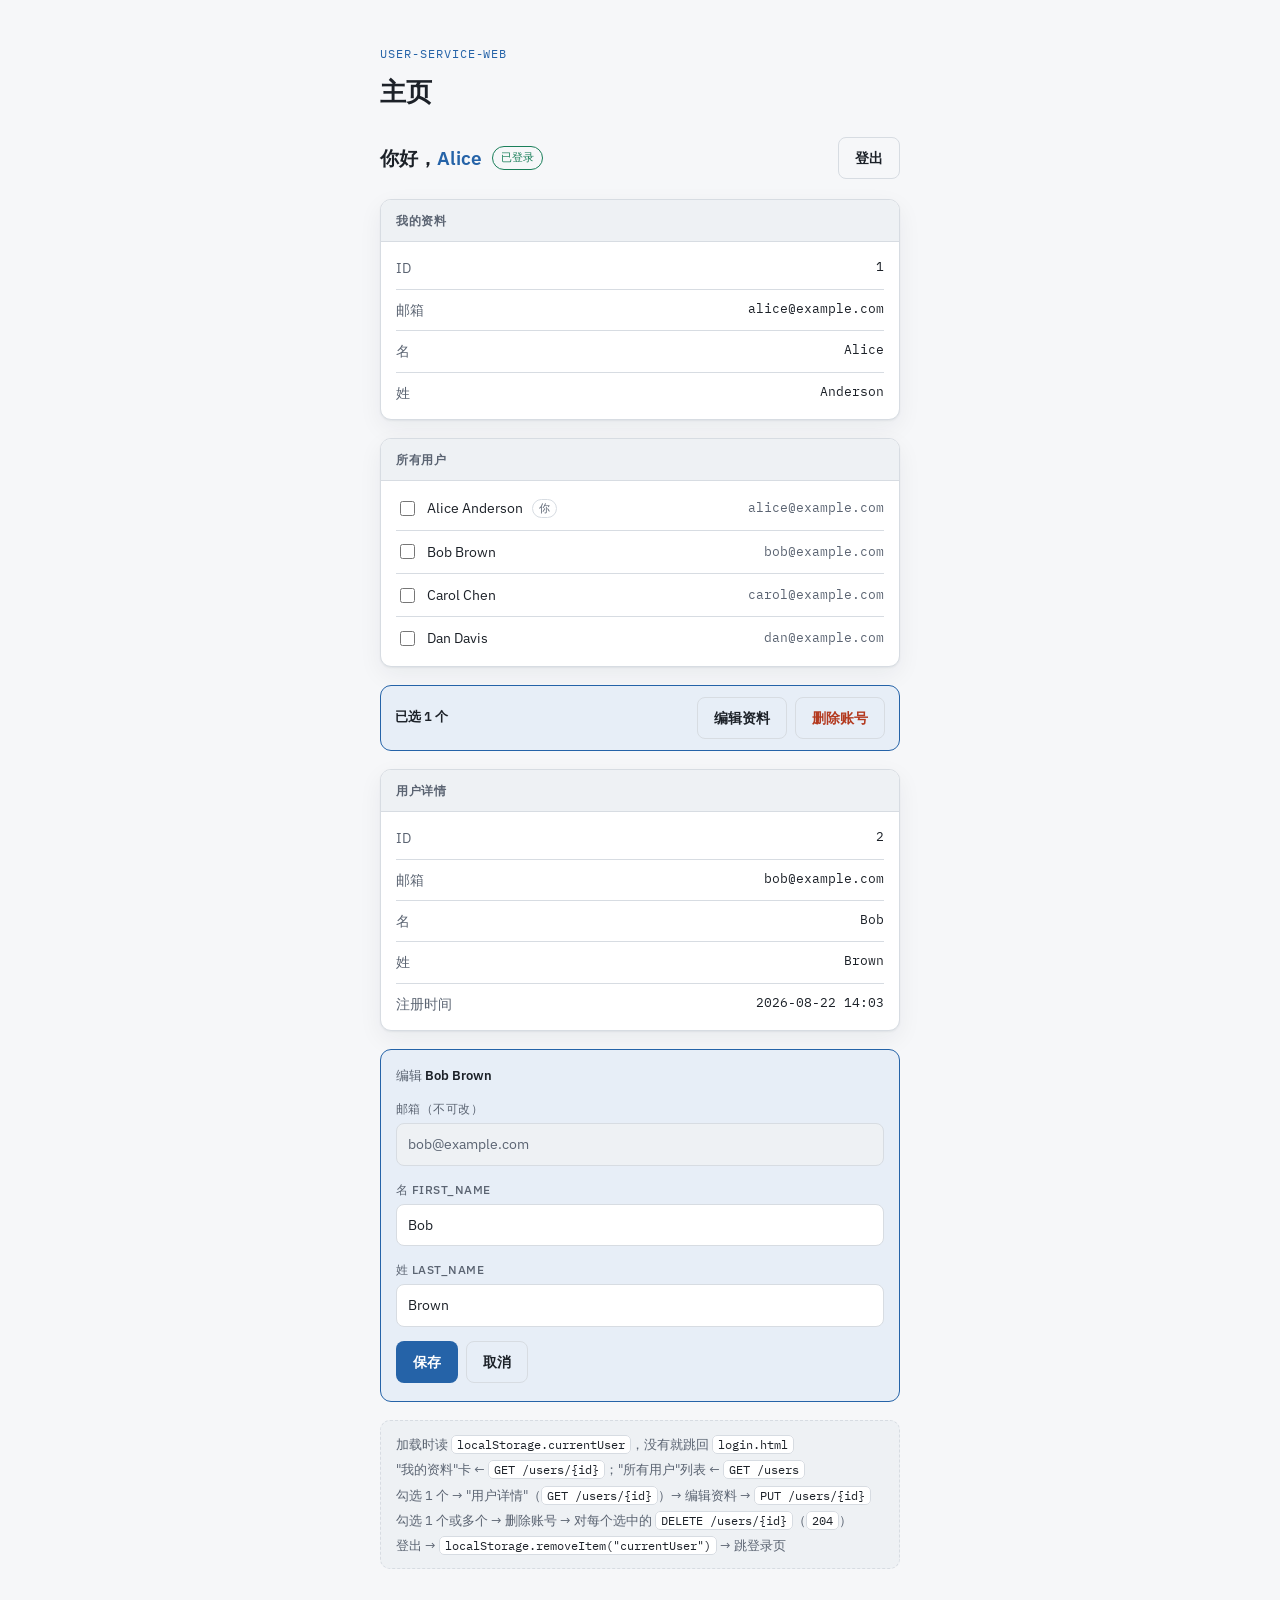
==== user-service-web/index.html @ 9004121e "feat(web): static frontend pages for user-service-web (PR-12) New independent client folder user-ser" ====
<!doctype html>
<html lang="zh-CN">
<head>
  <meta charset="utf-8">
  <meta name="viewport" content="width=device-width, initial-scale=1">
  <title>主页 · User Service</title>

  <link rel="preconnect" href="https://fonts.googleapis.com">
  <link rel="preconnect" href="https://fonts.gstatic.com" crossorigin>
  <link rel="stylesheet" href="https://fonts.googleapis.com/css2?family=IBM+Plex+Mono:wght@400;500&family=IBM+Plex+Sans:wght@400;500;600;700&display=swap">

  <link rel="stylesheet" href="style.css">
</head>
<body>
  <main class="wrap">
    <header class="page-head">
      <p class="kicker">user-service-web</p>
      <h1>主页</h1>
    </header>

    <!-- ============ 顶部问候 + 登出 ============ -->
    <div class="greet">
      <h2>你好，<span class="who">Alice</span></h2>
      <span class="tag">已登录</span>
      <!-- PR-12：<a> 跳回登录页；PR-14：换 <button>，清 localStorage 再跳 -->
      <a class="btn ghost logout" href="login.html">登出</a>
    </div>

    <!-- ============ 我的资料（当前登录用户）============ -->
    <!-- PR-13：用 GET /users/{id} 拉当前用户，填进下面这几行 -->
    <div class="panel">
      <h3>我的资料</h3>
      <div class="panel-body">
        <div class="row"><span class="k">ID</span><span class="v">1</span></div>
        <div class="row"><span class="k">邮箱</span><span class="v">alice@example.com</span></div>
        <div class="row"><span class="k">名</span><span class="v">Alice</span></div>
        <div class="row"><span class="k">姓</span><span class="v">Anderson</span></div>
      </div>
    </div>

    <!-- ============ 所有用户 ============ -->
    <!-- PR-13：用 GET /users 拉列表，循环生成下面的 <li>；每行一个 checkbox -->
    <div class="panel">
      <h3>所有用户</h3>
      <div class="panel-body">
        <ul class="users">
          <li>
            <label class="pick-wrap">
              <input type="checkbox">
              <span class="name">Alice Anderson</span>
              <span class="mine">你</span>
            </label>
            <span class="email">alice@example.com</span>
          </li>
          <li>
            <label class="pick-wrap">
              <input type="checkbox">
              <span class="name">Bob Brown</span>
            </label>
            <span class="email">bob@example.com</span>
          </li>
          <li>
            <label class="pick-wrap">
              <input type="checkbox">
              <span class="name">Carol Chen</span>
            </label>
            <span class="email">carol@example.com</span>
          </li>
          <li>
            <label class="pick-wrap">
              <input type="checkbox">
              <span class="name">Dan Davis</span>
            </label>
            <span class="email">dan@example.com</span>
          </li>
        </ul>
      </div>
    </div>

    <!-- ============ 下面这三块：勾选用户后才会出现 ============
         PR-12 阶段先都显示出来，把版式和样式排好；
         PR-13/PR-14 会用 JS 控制它们的显隐：
           - 选中 >= 1 个  → 显示"操作条"
           - 选中恰好 1 个 → 显示"用户详情"
           - 点"编辑资料"  → 显示"编辑表单"
           - 点"删除账号"  → 显示"删除确认条"
    -->

    <!-- 操作条：勾选后出现 -->
    <div class="selbar">
      <span class="selcount">已选 1 个</span>
      <div class="selbar-actions">
        <!-- 选中数 ≠ 1 时，PR-14 会给这个按钮加 disabled -->
        <button class="btn ghost" type="button">编辑资料</button>
        <button class="btn danger" type="button">删除账号</button>
      </div>
    </div>

    <!-- 用户详情：勾选恰好 1 个时出现（GET /users/{id}）-->
    <div class="panel">
      <h3>用户详情</h3>
      <div class="panel-body">
        <div class="row"><span class="k">ID</span><span class="v">2</span></div>
        <div class="row"><span class="k">邮箱</span><span class="v">bob@example.com</span></div>
        <div class="row"><span class="k">名</span><span class="v">Bob</span></div>
        <div class="row"><span class="k">姓</span><span class="v">Brown</span></div>
        <div class="row"><span class="k">注册时间</span><span class="v">2026-08-22 14:03</span></div>
      </div>
    </div>

    <!-- 编辑表单：点"编辑资料"后出现（提交 = PUT /users/{id}）-->
    <div class="edit-form">
      <p class="ef-title">编辑 <b>Bob Brown</b></p>
      <div class="field">
        <label for="edit-email">邮箱（不可改）</label>
        <input id="edit-email" type="email" value="bob@example.com" readonly>
      </div>
      <div class="field">
        <label for="edit-first">名 first_name</label>
        <input id="edit-first" type="text" value="Bob">
      </div>
      <div class="field">
        <label for="edit-last">姓 last_name</label>
        <input id="edit-last" type="text" value="Brown">
      </div>
      <div class="edit-actions">
        <button class="btn" type="button">保存</button>
        <button class="btn ghost" type="button">取消</button>
      </div>
    </div>

    <!-- 删除确认条：点"删除账号"后出现（确定 = 对每个选中的 DELETE /users/{id}）-->
    <div class="confirm" hidden>
      <span>确定要删除选中的 1 个账号吗？删除后无法恢复。</span>
      <div class="confirm-actions">
        <button class="btn danger" type="button">确定删除</button>
        <button class="btn ghost" type="button">取消</button>
      </div>
    </div>

    <!-- ============ 这一屏对应哪些后端接口（学习用备注）============ -->
    <div class="note">
      <p>加载时读 <code>localStorage.currentUser</code>，没有就跳回 <code>login.html</code></p>
      <p>"我的资料"卡 &larr; <code>GET /users/{id}</code>；"所有用户"列表 &larr; <code>GET /users</code></p>
      <p>勾选 1 个 &rarr; "用户详情"（<code>GET /users/{id}</code>）&rarr; 编辑资料 &rarr; <code>PUT /users/{id}</code></p>
      <p>勾选 1 个或多个 &rarr; 删除账号 &rarr; 对每个选中的 <code>DELETE /users/{id}</code>（<code>204</code>）</p>
      <p>登出 &rarr; <code>localStorage.removeItem("currentUser")</code> &rarr; 跳登录页</p>
    </div>
  </main>
</body>
</html>
---- user-service-web/style.css ----
/* ================================================================
   user-service-web 三个页面共用的样式
   PR-12 阶段：只管"长什么样"，没有任何 JS 逻辑
   ================================================================ */

/* ---- 颜色变量：先定义完整的浅色一套 ---- */
:root {
  --ground: #f6f7f9;      /* 页面底色 */
  --surface: #ffffff;     /* 卡片底色 */
  --surface-2: #eef1f4;   /* 次级底色（卡片标题栏、输入框只读态） */
  --ink: #1c2128;         /* 主文字 */
  --muted: #5b6472;       /* 次要文字 */
  --border: #d7dce2;      /* 描边 */
  --accent: #2563a8;      /* 主色（按钮、链接） */
  --accent-ink: #ffffff;  /* 主色上的文字 */
  --accent-soft: #e7eef7; /* 主色的淡背景 */
  --success: #1a7f5a;
  --danger: #b3391f;
  --danger-soft: #f7e8e3;
  --shadow: 0 1px 2px rgba(20, 30, 45, .06), 0 8px 24px rgba(20, 30, 45, .06);
}

/* ---- 深色：只覆盖变量的值，组件样式不用重写 ---- */
/* 系统深色（用户没手动选主题时） */
@media (prefers-color-scheme: dark) {
  :root:not([data-theme="light"]) {
    --ground: #13161b;
    --surface: #1b2027;
    --surface-2: #232a33;
    --ink: #e6e9ee;
    --muted: #9aa4b2;
    --border: #313945;
    --accent: #5b9bd8;
    --accent-ink: #0f1319;
    --accent-soft: #1f2a37;
    --success: #4cc79a;
    --danger: #e08d78;
    --danger-soft: #2e2521;
    --shadow: 0 1px 2px rgba(0, 0, 0, .3), 0 10px 28px rgba(0, 0, 0, .35);
  }
}
/* 用户手动选了深色 */
:root[data-theme="dark"] {
  --ground: #13161b;
  --surface: #1b2027;
  --surface-2: #232a33;
  --ink: #e6e9ee;
  --muted: #9aa4b2;
  --border: #313945;
  --accent: #5b9bd8;
  --accent-ink: #0f1319;
  --accent-soft: #1f2a37;
  --success: #4cc79a;
  --danger: #e08d78;
  --danger-soft: #2e2521;
  --shadow: 0 1px 2px rgba(0, 0, 0, .3), 0 10px 28px rgba(0, 0, 0, .35);
}

/* ---- 通用重置 ---- */
* { box-sizing: border-box; }

/* 带 hidden 属性的元素一律隐藏。
   浏览器自带 [hidden]{display:none}，但下面像 .alert{display:flex} 这种
   规则优先级更高会盖掉它，所以这里显式加一条更强的。
   PR-13/14 的 JS 靠加 / 去 hidden 属性来控制显隐。 */
[hidden] { display: none !important; }

body {
  margin: 0;
  background: var(--ground);
  color: var(--ink);
  font-family: "IBM Plex Sans", system-ui, -apple-system, "PingFang SC", "Microsoft YaHei", sans-serif;
  line-height: 1.6;
  -webkit-font-smoothing: antialiased;
}

/* 页面主体：居中一列 */
.wrap {
  max-width: 560px;
  margin: 0 auto;
  padding: 44px 20px 64px;
}

/* ---- 标题区 ---- */
.page-head { margin-bottom: 24px; }

.kicker {
  font-family: "IBM Plex Mono", ui-monospace, Menlo, monospace;
  font-size: 12px;
  letter-spacing: .08em;
  text-transform: uppercase;
  color: var(--accent);
  margin: 0 0 8px;
}

h1 {
  font-size: 26px;
  font-weight: 700;
  letter-spacing: -.01em;
  margin: 0;
}

h2 {
  font-size: 19px;
  font-weight: 600;
  margin: 0 0 4px;
}

.sub {
  color: var(--muted);
  font-size: 13.5px;
  margin: 0 0 20px;
}

/* ---- 卡片（登录 / 注册表单的外框）---- */
.card {
  background: var(--surface);
  border: 1px solid var(--border);
  border-radius: 12px;
  box-shadow: var(--shadow);
  padding: 26px clamp(20px, 6vw, 32px);
}

/* ---- 表单字段 ---- */
.field { margin-bottom: 14px; }

.field label {
  display: block;
  font-size: 12px;
  font-weight: 500;
  letter-spacing: .04em;
  text-transform: uppercase;
  color: var(--muted);
  margin-bottom: 5px;
}

.field input {
  width: 100%;
  padding: 9px 11px;
  font: inherit;
  font-size: 14px;
  color: var(--ink);
  background: var(--surface);
  border: 1px solid var(--border);
  border-radius: 8px;
}

.field input:focus-visible {
  outline: 2px solid var(--accent);
  outline-offset: 1px;
  border-color: var(--accent);
}

.field input[readonly] {
  background: var(--surface-2);
  color: var(--muted);
}

/* ---- 按钮（<button> 和被当按钮用的 <a> 共用）---- */
.btn {
  appearance: none;
  display: inline-flex;
  align-items: center;
  justify-content: center;
  gap: 6px;
  padding: 9px 16px;
  font: inherit;
  font-size: 14px;
  font-weight: 600;
  border: 1px solid transparent;
  border-radius: 8px;
  background: var(--accent);
  color: var(--accent-ink);
  cursor: pointer;
  text-decoration: none;
}

.btn.block { width: 100%; }

.btn.ghost {
  background: transparent;
  color: var(--ink);
  border-color: var(--border);
}

.btn.danger {
  background: transparent;
  color: var(--danger);
  border-color: var(--border);
}

.btn:disabled,
.btn.is-disabled {
  opacity: .42;
  cursor: not-allowed;
}

.btn:focus-visible {
  outline: 2px solid var(--accent);
  outline-offset: 2px;
}

/* ---- 页面之间跳转的小链接 ---- */
.switch {
  margin-top: 16px;
  text-align: center;
  font-size: 13px;
  color: var(--muted);
}

.switch a {
  color: var(--accent);
  font-weight: 500;
  text-decoration: none;
}

.switch a:hover { text-decoration: underline; }

/* ---- 提示条（登录失败等）---- */
.alert {
  display: flex;
  gap: 8px;
  align-items: flex-start;
  padding: 10px 12px;
  border-radius: 8px;
  font-size: 13px;
  background: var(--danger-soft);
  color: var(--danger);
  border: 1px solid var(--danger);
  margin-bottom: 16px;
}

.alert b { font-weight: 600; }

/* ================================================================
   主页 index.html 专用
   ================================================================ */

/* 顶部问候行 */
.greet {
  display: flex;
  align-items: center;
  flex-wrap: wrap;
  gap: 10px;
  margin-bottom: 20px;
}

.greet h2 { margin: 0; }
.greet .who { color: var(--accent); }
.greet .logout { margin-left: auto; }

.tag {
  font-family: "IBM Plex Mono", ui-monospace, Menlo, monospace;
  font-size: 11px;
  color: var(--success);
  border: 1px solid var(--success);
  padding: 2px 8px;
  border-radius: 999px;
}

/* 卡片式面板（我的资料 / 所有用户 / 用户详情）*/
.panel {
  background: var(--surface);
  border: 1px solid var(--border);
  border-radius: 11px;
  box-shadow: var(--shadow);
  overflow: hidden;
  margin-bottom: 18px;
}

.panel > h3 {
  margin: 0;
  padding: 11px 15px;
  font-size: 12px;
  font-weight: 600;
  letter-spacing: .05em;
  text-transform: uppercase;
  color: var(--muted);
  background: var(--surface-2);
  border-bottom: 1px solid var(--border);
}

.panel-body { padding: 6px 15px; }

/* 一行"键 - 值" */
.row {
  display: flex;
  justify-content: space-between;
  gap: 16px;
  padding: 9px 0;
  font-size: 14px;
  border-bottom: 1px solid var(--border);
}

.row:last-child { border-bottom: 0; }
.row .k { color: var(--muted); }
.row .v {
  font-family: "IBM Plex Mono", ui-monospace, Menlo, monospace;
  font-size: 13px;
}

/* 所有用户列表 */
ul.users {
  list-style: none;
  margin: 0;
  padding: 0;
}

ul.users li {
  display: flex;
  justify-content: space-between;
  gap: 12px;
  padding: 10px 0;
  font-size: 14px;
  border-bottom: 1px solid var(--border);
}

ul.users li:last-child { border-bottom: 0; }

ul.users li .pick-wrap {
  display: flex;
  align-items: center;
  gap: 9px;
  cursor: pointer;
  min-width: 0;
}

ul.users li .pick-wrap input {
  accent-color: var(--accent);
  width: 15px;
  height: 15px;
  flex: none;
}

ul.users li .name {
  overflow: hidden;
  text-overflow: ellipsis;
  white-space: nowrap;
}

ul.users li .mine {
  font-family: "IBM Plex Mono", ui-monospace, Menlo, monospace;
  font-size: 10.5px;
  color: var(--muted);
  border: 1px solid var(--border);
  border-radius: 999px;
  padding: 0 6px;
  flex: none;
}

ul.users li .email {
  color: var(--muted);
  font-family: "IBM Plex Mono", ui-monospace, Menlo, monospace;
  font-size: 12.5px;
}

/* 选中后出现的操作条 */
.selbar {
  display: flex;
  align-items: center;
  justify-content: space-between;
  gap: 12px;
  flex-wrap: wrap;
  padding: 11px 14px;
  border: 1px solid var(--accent);
  background: var(--accent-soft);
  border-radius: 11px;
  margin-bottom: 18px;
}

.selbar .selcount { font-size: 13px; font-weight: 600; }
.selbar-actions { display: flex; gap: 8px; }

/* 编辑表单 */
.edit-form {
  border: 1px solid var(--accent);
  border-radius: 11px;
  padding: 16px 15px 18px;
  margin-bottom: 18px;
  background: var(--accent-soft);
}

.edit-form .ef-title {
  font-size: 13px;
  color: var(--muted);
  margin: 0 0 12px;
}

.edit-form .ef-title b { color: var(--ink); font-weight: 600; }
.edit-form .field:last-of-type { margin-bottom: 16px; }
.edit-actions { display: flex; gap: 8px; }

/* 删除确认条 */
.confirm {
  border: 1px solid var(--danger);
  background: var(--danger-soft);
  border-radius: 11px;
  padding: 14px 15px;
  margin-bottom: 18px;
  font-size: 13.5px;
  color: var(--danger);
}

.confirm span { display: block; margin-bottom: 10px; }
.confirm-actions { display: flex; gap: 8px; }

/* 页面底部：这一屏对应哪些后端接口（写给学习用，正式产品可去掉）*/
.note {
  margin-top: 18px;
  padding: 13px 15px;
  border: 1px dashed var(--border);
  border-radius: 10px;
  background: var(--surface-2);
  font-size: 12.5px;
  color: var(--muted);
}

.note p { margin: 0 0 5px; }
.note p:last-child { margin-bottom: 0; }

.note code {
  font-family: "IBM Plex Mono", ui-monospace, Menlo, monospace;
  font-size: 12px;
  color: var(--ink);
  background: var(--surface);
  border: 1px solid var(--border);
  border-radius: 5px;
  padding: 1px 5px;
}
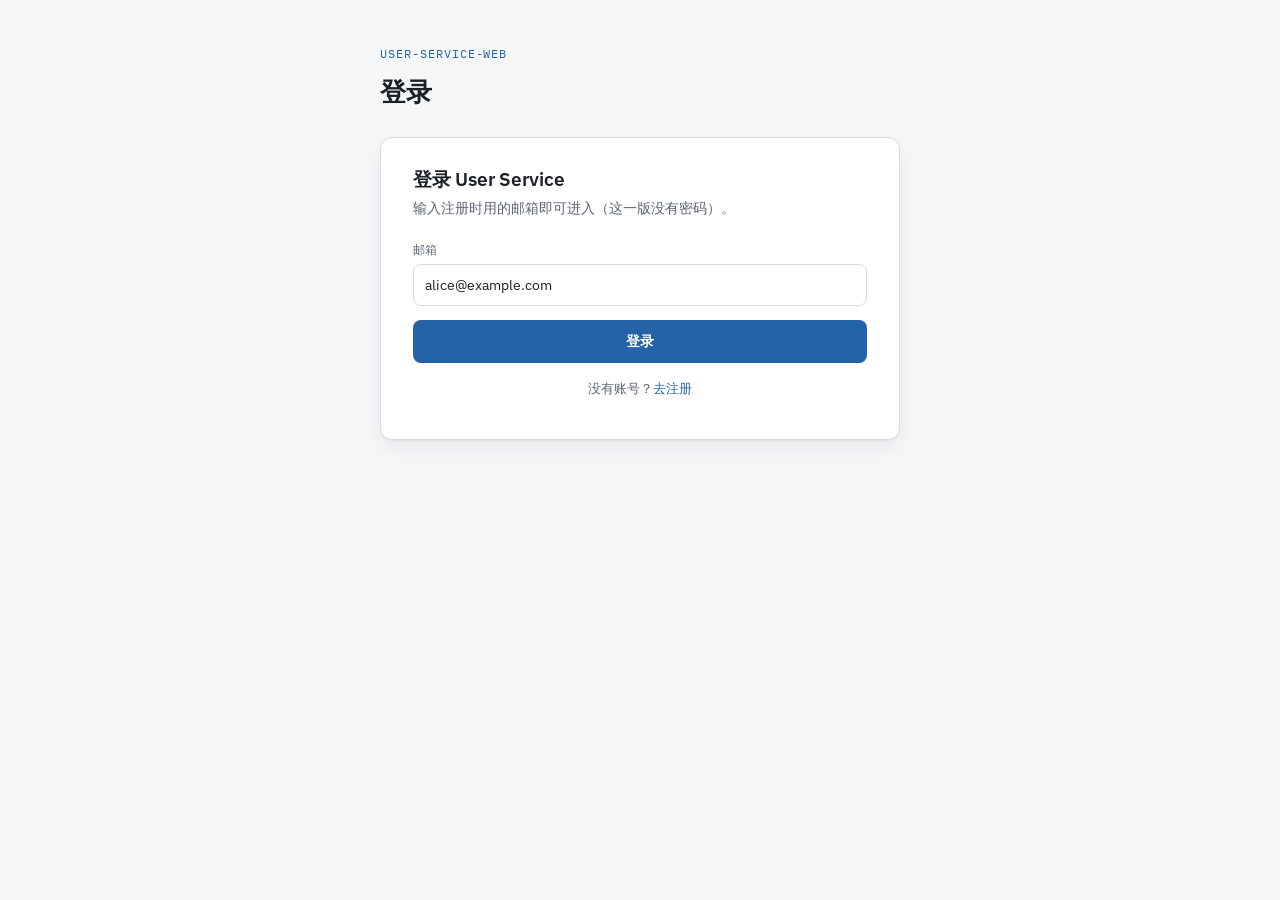
==== commit 1c5b6dd9: "feat(web): wire login + data loading to the backend (PR-13) - api.js (new, shared): API_BASE, getCur" ====
--- a/user-service-web/index.html
+++ b/user-service-web/index.html
@@ -20,132 +20,198 @@
 
     <!-- ============ 顶部问候 + 登出 ============ -->
     <div class="greet">
-      <h2>你好，<span class="who">Alice</span></h2>
+      <h2>你好，<span class="who">…</span></h2>
       <span class="tag">已登录</span>
-      <!-- PR-12：<a> 跳回登录页；PR-14：换 <button>，清 localStorage 再跳 -->
-      <a class="btn ghost logout" href="login.html">登出</a>
-    </div>
-
-    <!-- ============ 我的资料（当前登录用户）============ -->
-    <!-- PR-13：用 GET /users/{id} 拉当前用户，填进下面这几行 -->
+      <button class="btn ghost logout" type="button" id="logout-btn">登出</button>
+    </div>
+
+    <!-- ============ 我的资料（当前登录用户，GET /users/{id}）============ -->
     <div class="panel">
       <h3>我的资料</h3>
       <div class="panel-body">
-        <div class="row"><span class="k">ID</span><span class="v">1</span></div>
-        <div class="row"><span class="k">邮箱</span><span class="v">alice@example.com</span></div>
-        <div class="row"><span class="k">名</span><span class="v">Alice</span></div>
-        <div class="row"><span class="k">姓</span><span class="v">Anderson</span></div>
-      </div>
-    </div>
-
-    <!-- ============ 所有用户 ============ -->
-    <!-- PR-13：用 GET /users 拉列表，循环生成下面的 <li>；每行一个 checkbox -->
+        <div class="row"><span class="k">ID</span><span class="v" id="me-id">…</span></div>
+        <div class="row"><span class="k">邮箱</span><span class="v" id="me-email">…</span></div>
+        <div class="row"><span class="k">名</span><span class="v" id="me-first">…</span></div>
+        <div class="row"><span class="k">姓</span><span class="v" id="me-last">…</span></div>
+      </div>
+    </div>
+
+    <!-- ============ 所有用户（GET /users）============ -->
     <div class="panel">
       <h3>所有用户</h3>
       <div class="panel-body">
-        <ul class="users">
-          <li>
-            <label class="pick-wrap">
-              <input type="checkbox">
-              <span class="name">Alice Anderson</span>
-              <span class="mine">你</span>
-            </label>
-            <span class="email">alice@example.com</span>
-          </li>
-          <li>
-            <label class="pick-wrap">
-              <input type="checkbox">
-              <span class="name">Bob Brown</span>
-            </label>
-            <span class="email">bob@example.com</span>
-          </li>
-          <li>
-            <label class="pick-wrap">
-              <input type="checkbox">
-              <span class="name">Carol Chen</span>
-            </label>
-            <span class="email">carol@example.com</span>
-          </li>
-          <li>
-            <label class="pick-wrap">
-              <input type="checkbox">
-              <span class="name">Dan Davis</span>
-            </label>
-            <span class="email">dan@example.com</span>
-          </li>
+        <!-- JS 会清空这个 ul，再按后端返回的数据逐行生成 <li> -->
+        <ul class="users" id="user-list">
+          <li>加载中…</li>
         </ul>
       </div>
     </div>
 
-    <!-- ============ 下面这三块：勾选用户后才会出现 ============
-         PR-12 阶段先都显示出来，把版式和样式排好；
-         PR-13/PR-14 会用 JS 控制它们的显隐：
-           - 选中 >= 1 个  → 显示"操作条"
-           - 选中恰好 1 个 → 显示"用户详情"
-           - 点"编辑资料"  → 显示"编辑表单"
-           - 点"删除账号"  → 显示"删除确认条"
+    <!-- ============ 勾选后出现：操作条 + 用户详情 ============
+         PR-13：只做"勾选 → 显示详情"；
+         "编辑资料" / "删除账号" 的写操作留到 PR-14
     -->
-
-    <!-- 操作条：勾选后出现 -->
-    <div class="selbar">
-      <span class="selcount">已选 1 个</span>
+    <div class="selbar" id="selbar" hidden>
+      <span class="selcount" id="selcount">已选 0 个</span>
       <div class="selbar-actions">
-        <!-- 选中数 ≠ 1 时，PR-14 会给这个按钮加 disabled -->
-        <button class="btn ghost" type="button">编辑资料</button>
-        <button class="btn danger" type="button">删除账号</button>
-      </div>
-    </div>
-
-    <!-- 用户详情：勾选恰好 1 个时出现（GET /users/{id}）-->
-    <div class="panel">
+        <button class="btn ghost" type="button" id="edit-btn" disabled>编辑资料</button>
+        <button class="btn danger" type="button" id="del-btn" disabled>删除账号</button>
+      </div>
+    </div>
+
+    <!-- 用户详情：勾选恰好 1 个时出现（GET /users/{id}，这里直接用列表数据）-->
+    <div class="panel" id="detail-view" hidden>
       <h3>用户详情</h3>
       <div class="panel-body">
-        <div class="row"><span class="k">ID</span><span class="v">2</span></div>
-        <div class="row"><span class="k">邮箱</span><span class="v">bob@example.com</span></div>
-        <div class="row"><span class="k">名</span><span class="v">Bob</span></div>
-        <div class="row"><span class="k">姓</span><span class="v">Brown</span></div>
-        <div class="row"><span class="k">注册时间</span><span class="v">2026-08-22 14:03</span></div>
-      </div>
-    </div>
-
-    <!-- 编辑表单：点"编辑资料"后出现（提交 = PUT /users/{id}）-->
-    <div class="edit-form">
-      <p class="ef-title">编辑 <b>Bob Brown</b></p>
+        <div class="row"><span class="k">ID</span><span class="v" id="d-id"></span></div>
+        <div class="row"><span class="k">邮箱</span><span class="v" id="d-email"></span></div>
+        <div class="row"><span class="k">名</span><span class="v" id="d-first"></span></div>
+        <div class="row"><span class="k">姓</span><span class="v" id="d-last"></span></div>
+        <div class="row"><span class="k">注册时间</span><span class="v" id="d-created"></span></div>
+      </div>
+    </div>
+
+    <!-- 编辑表单：PR-14 会用 JS 控制显隐并接上 PUT /users/{id} -->
+    <div class="edit-form" id="edit-form" hidden>
+      <p class="ef-title">编辑 <b id="ef-name"></b></p>
       <div class="field">
         <label for="edit-email">邮箱（不可改）</label>
-        <input id="edit-email" type="email" value="bob@example.com" readonly>
+        <input id="edit-email" type="email" readonly>
       </div>
       <div class="field">
         <label for="edit-first">名 first_name</label>
-        <input id="edit-first" type="text" value="Bob">
+        <input id="edit-first" type="text">
       </div>
       <div class="field">
         <label for="edit-last">姓 last_name</label>
-        <input id="edit-last" type="text" value="Brown">
+        <input id="edit-last" type="text">
       </div>
       <div class="edit-actions">
-        <button class="btn" type="button">保存</button>
-        <button class="btn ghost" type="button">取消</button>
-      </div>
-    </div>
-
-    <!-- 删除确认条：点"删除账号"后出现（确定 = 对每个选中的 DELETE /users/{id}）-->
-    <div class="confirm" hidden>
-      <span>确定要删除选中的 1 个账号吗？删除后无法恢复。</span>
+        <button class="btn" type="button" id="save-edit">保存</button>
+        <button class="btn ghost" type="button" id="cancel-edit">取消</button>
+      </div>
+    </div>
+
+    <!-- 删除确认条：PR-14 会用 JS 控制显隐并接上 DELETE /users/{id} -->
+    <div class="confirm" id="del-confirm" hidden>
+      <span id="del-msg">确定要删除选中的账号吗？删除后无法恢复。</span>
       <div class="confirm-actions">
-        <button class="btn danger" type="button">确定删除</button>
-        <button class="btn ghost" type="button">取消</button>
-      </div>
-    </div>
-
-    <!-- ============ 这一屏对应哪些后端接口（学习用备注）============ -->
+        <button class="btn danger" type="button" id="del-ok">确定删除</button>
+        <button class="btn ghost" type="button" id="del-cancel">取消</button>
+      </div>
+    </div>
+
     <div class="note">
       <p>加载时读 <code>localStorage.currentUser</code>，没有就跳回 <code>login.html</code></p>
       <p>"我的资料"卡 &larr; <code>GET /users/{id}</code>；"所有用户"列表 &larr; <code>GET /users</code></p>
-      <p>勾选 1 个 &rarr; "用户详情"（<code>GET /users/{id}</code>）&rarr; 编辑资料 &rarr; <code>PUT /users/{id}</code></p>
-      <p>勾选 1 个或多个 &rarr; 删除账号 &rarr; 对每个选中的 <code>DELETE /users/{id}</code>（<code>204</code>）</p>
+      <p>勾选 1 个 &rarr; "用户详情"（<code>GET /users/{id}</code>）&rarr; 编辑资料 &rarr; <code>PUT /users/{id}</code>（PR-14）</p>
+      <p>勾选 1 个或多个 &rarr; 删除账号 &rarr; 对每个选中的 <code>DELETE /users/{id}</code>（PR-14）</p>
       <p>登出 &rarr; <code>localStorage.removeItem("currentUser")</code> &rarr; 跳登录页</p>
     </div>
   </main>
+
+  <script src="api.js"></script>
+  <script>
+    const me = getCurrentUser();
+
+    if (!me) {
+      // 没有登录状态 → 回登录页，下面的代码不再执行
+      location.href = "login.html";
+    } else {
+      // -------- 顶部问候 + 登出 --------
+      document.querySelector(".who").textContent = me.first_name;
+      document.getElementById("logout-btn").addEventListener("click", logout);
+
+      // -------- "我的资料"：GET /users/{id} --------
+      async function loadMyProfile() {
+        try {
+          const res = await fetch(`${API_BASE}/users/${me.id}`);
+          if (!res.ok) return;
+          const u = await res.json();
+          document.getElementById("me-id").textContent = u.id;
+          document.getElementById("me-email").textContent = u.email;
+          document.getElementById("me-first").textContent = u.first_name;
+          document.getElementById("me-last").textContent = u.last_name;
+          document.querySelector(".who").textContent = u.first_name;
+          // 顺手把 localStorage 里的也刷成最新
+          localStorage.setItem("currentUser", JSON.stringify(u));
+        } catch (err) {
+          console.error(err);
+        }
+      }
+
+      // -------- "所有用户"列表：GET /users --------
+      const listEl = document.getElementById("user-list");
+
+      async function loadUserList() {
+        const res = await fetch(`${API_BASE}/users`);
+        const users = await res.json();
+        listEl.innerHTML = "";
+        users.forEach((u) => {
+          const li = document.createElement("li");
+          // 把这一行的数据挂在 li 上，勾选时"用户详情"直接读它
+          li.dataset.id = u.id;
+          li.dataset.first = u.first_name;
+          li.dataset.last = u.last_name;
+          li.dataset.email = u.email;
+          li.dataset.created = (u.created_at || "").replace("T", " ").slice(0, 16);
+          li.innerHTML =
+            '<label class="pick-wrap">' +
+              '<input type="checkbox" class="pick">' +
+              '<span class="name">' + u.first_name + " " + u.last_name + "</span>" +
+              (u.id === me.id ? '<span class="mine">你</span>' : "") +
+            "</label>" +
+            '<span class="email">' + u.email + "</span>";
+          listEl.appendChild(li);
+        });
+        refreshSelection();
+      }
+
+      // -------- 勾选 → 用户详情 --------
+      const selbar = document.getElementById("selbar");
+      const selcount = document.getElementById("selcount");
+      const detailView = document.getElementById("detail-view");
+
+      function pickedRows() {
+        return Array.prototype.slice
+          .call(listEl.querySelectorAll("li"))
+          .filter((li) => {
+            const cb = li.querySelector(".pick");
+            return cb && cb.checked;
+          });
+      }
+
+      function refreshSelection() {
+        const rows = pickedRows();
+        const n = rows.length;
+        selbar.hidden = n === 0;
+        selcount.textContent = "已选 " + n + " 个";
+
+        if (n === 1) {
+          const li = rows[0];
+          document.getElementById("d-id").textContent = li.dataset.id;
+          document.getElementById("d-email").textContent = li.dataset.email;
+          document.getElementById("d-first").textContent = li.dataset.first;
+          document.getElementById("d-last").textContent = li.dataset.last;
+          document.getElementById("d-created").textContent = li.dataset.created || "—";
+          detailView.hidden = false;
+        } else {
+          detailView.hidden = true;
+        }
+      }
+
+      listEl.addEventListener("change", (e) => {
+        if (e.target.classList.contains("pick")) refreshSelection();
+      });
+
+      // -------- 启动：拉数据 --------
+      loadMyProfile();
+      loadUserList().catch((err) => {
+        console.error(err);
+        listEl.innerHTML =
+          "<li>连不上服务器。确认后端已启动、CORS 已放行本页面。</li>";
+      });
+    }
+  </script>
 </body>
 </html>
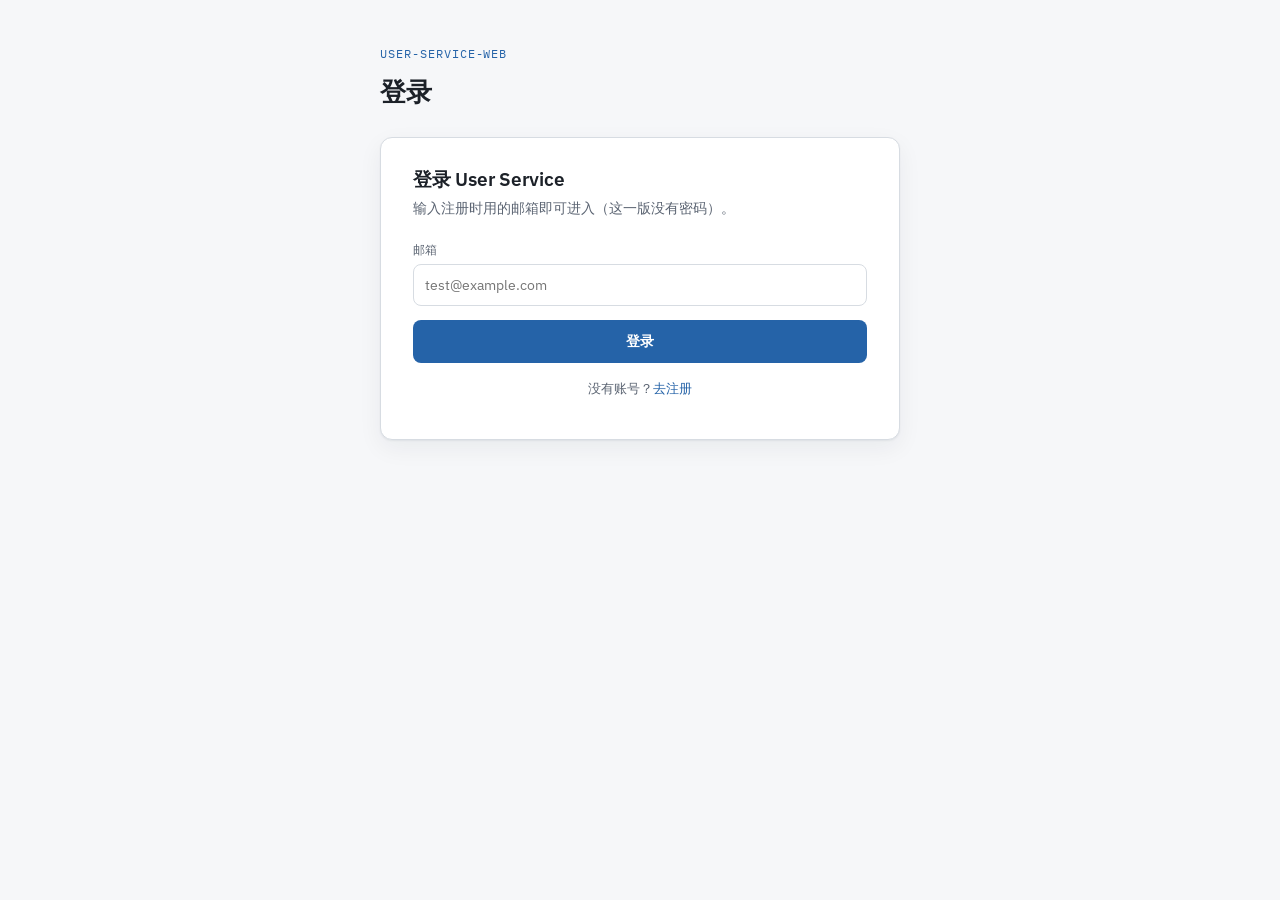
==== commit 5522d228: "chore(web): neutral placeholders, prefill email after register, hide endpoint notes - register.html:" ====
--- a/user-service-web/index.html
+++ b/user-service-web/index.html
@@ -47,15 +47,13 @@
       </div>
     </div>
 
-    <!-- ============ 勾选后出现：操作条 + 用户详情 ============
-         PR-13：只做"勾选 → 显示详情"；
-         "编辑资料" / "删除账号" 的写操作留到 PR-14
-    -->
+    <!-- ============ 勾选后出现：操作条 + 用户详情 ============ -->
     <div class="selbar" id="selbar" hidden>
       <span class="selcount" id="selcount">已选 0 个</span>
       <div class="selbar-actions">
+        <!-- "编辑资料" 只在选中恰好 1 个时可点，由 JS 控制 disabled -->
         <button class="btn ghost" type="button" id="edit-btn" disabled>编辑资料</button>
-        <button class="btn danger" type="button" id="del-btn" disabled>删除账号</button>
+        <button class="btn danger" type="button" id="del-btn">删除账号</button>
       </div>
     </div>
 
@@ -71,7 +69,7 @@
       </div>
     </div>
 
-    <!-- 编辑表单：PR-14 会用 JS 控制显隐并接上 PUT /users/{id} -->
+    <!-- 编辑表单：点"编辑资料"时出现；保存 = PUT /users/{id}（三字段全传）-->
     <div class="edit-form" id="edit-form" hidden>
       <p class="ef-title">编辑 <b id="ef-name"></b></p>
       <div class="field">
@@ -92,7 +90,7 @@
       </div>
     </div>
 
-    <!-- 删除确认条：PR-14 会用 JS 控制显隐并接上 DELETE /users/{id} -->
+    <!-- 删除确认条：点"删除账号"时出现；确定 = 对每个选中的 DELETE /users/{id} -->
     <div class="confirm" id="del-confirm" hidden>
       <span id="del-msg">确定要删除选中的账号吗？删除后无法恢复。</span>
       <div class="confirm-actions">
@@ -101,11 +99,21 @@
       </div>
     </div>
 
-    <div class="note">
+    <!-- 编辑 / 删除 出错时在这里显示一句话 -->
+    <p class="op-msg" id="op-msg" hidden></p>
+
+    <!-- 这一屏对应哪些后端接口（学习备注，默认隐藏；想看把 hidden 去掉）：
+         · 加载时读 localStorage.currentUser，没有就跳回 login.html
+         · "我的资料"卡 ← GET /users/{id}；"所有用户"列表 ← GET /users
+         · 勾选 1 个 → "用户详情"（GET /users/{id}）→ 编辑资料 → PUT /users/{id}
+         · 勾选 1 个或多个 → 删除账号 → 对每个选中的 DELETE /users/{id}（204）
+         · 登出 → localStorage.removeItem("currentUser") → 跳登录页
+    -->
+    <div class="note" hidden>
       <p>加载时读 <code>localStorage.currentUser</code>，没有就跳回 <code>login.html</code></p>
       <p>"我的资料"卡 &larr; <code>GET /users/{id}</code>；"所有用户"列表 &larr; <code>GET /users</code></p>
-      <p>勾选 1 个 &rarr; "用户详情"（<code>GET /users/{id}</code>）&rarr; 编辑资料 &rarr; <code>PUT /users/{id}</code>（PR-14）</p>
-      <p>勾选 1 个或多个 &rarr; 删除账号 &rarr; 对每个选中的 <code>DELETE /users/{id}</code>（PR-14）</p>
+      <p>勾选 1 个 &rarr; "用户详情"（<code>GET /users/{id}</code>）&rarr; 编辑资料 &rarr; <code>PUT /users/{id}</code></p>
+      <p>勾选 1 个或多个 &rarr; 删除账号 &rarr; 对每个选中的 <code>DELETE /users/{id}</code>（<code>204</code>）</p>
       <p>登出 &rarr; <code>localStorage.removeItem("currentUser")</code> &rarr; 跳登录页</p>
     </div>
   </main>
@@ -167,10 +175,15 @@
         refreshSelection();
       }
 
-      // -------- 勾选 → 用户详情 --------
+      // -------- 勾选 → 操作条 + 用户详情 --------
       const selbar = document.getElementById("selbar");
       const selcount = document.getElementById("selcount");
       const detailView = document.getElementById("detail-view");
+      const editBtn = document.getElementById("edit-btn");
+      const delBtn = document.getElementById("del-btn");
+      const editForm = document.getElementById("edit-form");
+      const delConfirm = document.getElementById("del-confirm");
+      const opMsg = document.getElementById("op-msg");
 
       function pickedRows() {
         return Array.prototype.slice
@@ -181,11 +194,22 @@
           });
       }
 
+      function showOpMsg(text) {
+        opMsg.textContent = text;
+        opMsg.hidden = false;
+      }
+
       function refreshSelection() {
         const rows = pickedRows();
         const n = rows.length;
         selbar.hidden = n === 0;
         selcount.textContent = "已选 " + n + " 个";
+        editBtn.disabled = n !== 1; // 编辑一次只能改一个
+
+        // 选中变化时，收起编辑表单、删除确认条、上一条操作提示
+        editForm.hidden = true;
+        delConfirm.hidden = true;
+        opMsg.hidden = true;
 
         if (n === 1) {
           const li = rows[0];
@@ -204,6 +228,119 @@
         if (e.target.classList.contains("pick")) refreshSelection();
       });
 
+      // -------- 编辑：PUT /users/{id} --------
+      editBtn.addEventListener("click", () => {
+        const rows = pickedRows();
+        if (rows.length !== 1) return;
+        const li = rows[0];
+        document.getElementById("ef-name").textContent =
+          li.dataset.first + " " + li.dataset.last;
+        document.getElementById("edit-email").value = li.dataset.email;
+        document.getElementById("edit-first").value = li.dataset.first;
+        document.getElementById("edit-last").value = li.dataset.last;
+        delConfirm.hidden = true;
+        opMsg.hidden = true;
+        editForm.hidden = false;
+      });
+
+      document.getElementById("cancel-edit").addEventListener("click", () => {
+        editForm.hidden = true;
+      });
+
+      document.getElementById("save-edit").addEventListener("click", async () => {
+        const rows = pickedRows();
+        if (rows.length !== 1) return;
+        const li = rows[0];
+        // PUT 是"整体替换"，三个字段都要传（email 不给改，用原值）
+        const payload = {
+          email: li.dataset.email,
+          first_name: document.getElementById("edit-first").value.trim(),
+          last_name: document.getElementById("edit-last").value.trim(),
+        };
+        try {
+          const res = await fetch(`${API_BASE}/users/${li.dataset.id}`, {
+            method: "PUT",
+            headers: { "Content-Type": "application/json" },
+            body: JSON.stringify(payload),
+          });
+          if (res.status === 200) {
+            const u = await res.json();
+            li.dataset.first = u.first_name;
+            li.dataset.last = u.last_name;
+            li.querySelector(".name").textContent =
+              u.first_name + " " + u.last_name;
+            // 改的是自己 → 同步"我的资料"卡、问候语、localStorage
+            if (String(u.id) === String(me.id)) {
+              document.getElementById("me-first").textContent = u.first_name;
+              document.getElementById("me-last").textContent = u.last_name;
+              document.querySelector(".who").textContent = u.first_name;
+              localStorage.setItem("currentUser", JSON.stringify(u));
+            }
+            editForm.hidden = true;
+            refreshSelection(); // 刷新"用户详情"
+          } else if (res.status === 404) {
+            showOpMsg("这个用户已经不存在了，刷新一下列表。");
+          } else {
+            showOpMsg("保存失败，服务器返回状态码 " + res.status + "。");
+          }
+        } catch (err) {
+          console.error(err);
+          showOpMsg("连不上服务器。");
+        }
+      });
+
+      // -------- 删除：对每个选中的 DELETE /users/{id} --------
+      delBtn.addEventListener("click", () => {
+        const n = pickedRows().length;
+        if (!n) return;
+        document.getElementById("del-msg").textContent =
+          "确定要删除选中的 " + n + " 个账号吗？删除后无法恢复。";
+        editForm.hidden = true;
+        opMsg.hidden = true;
+        delConfirm.hidden = false;
+      });
+
+      document.getElementById("del-cancel").addEventListener("click", () => {
+        delConfirm.hidden = true;
+      });
+
+      document.getElementById("del-ok").addEventListener("click", async () => {
+        const rows = pickedRows();
+        if (!rows.length) return;
+        delConfirm.hidden = true;
+
+        const deletedSelf = rows.some(
+          (li) => String(li.dataset.id) === String(me.id)
+        );
+
+        let failed = 0;
+        for (const li of rows) {
+          try {
+            const res = await fetch(`${API_BASE}/users/${li.dataset.id}`, {
+              method: "DELETE",
+            });
+            // 204 = 删除成功、空响应体；404 也当"已经没了"
+            if (res.status === 204 || res.status === 404) {
+              li.remove();
+            } else {
+              failed += 1;
+            }
+          } catch (err) {
+            console.error(err);
+            failed += 1;
+          }
+        }
+
+        if (deletedSelf) {
+          // 把自己删了 → 清 localStorage 回登录页
+          logout();
+          return;
+        }
+
+        refreshSelection();
+        if (failed > 0) showOpMsg(failed + " 个删除失败，其余已删除。");
+      });
+
       // -------- 启动：拉数据 --------
       loadMyProfile();
       loadUserList().catch((err) => {
--- a/user-service-web/style.css
+++ b/user-service-web/style.css
@@ -232,6 +232,20 @@
 
 .alert b { font-weight: 600; }
 
+/* 成功版提示（比如"注册成功，请登录"）——绿色 */
+.alert.ok {
+  background: color-mix(in srgb, var(--success) 14%, var(--surface));
+  color: var(--success);
+  border-color: var(--success);
+}
+
+/* 编辑 / 删除操作出错时的一行提示 */
+.op-msg {
+  margin: -4px 0 18px;
+  font-size: 13px;
+  color: var(--danger);
+}
+
 /* ================================================================
    主页 index.html 专用
    ================================================================ */
